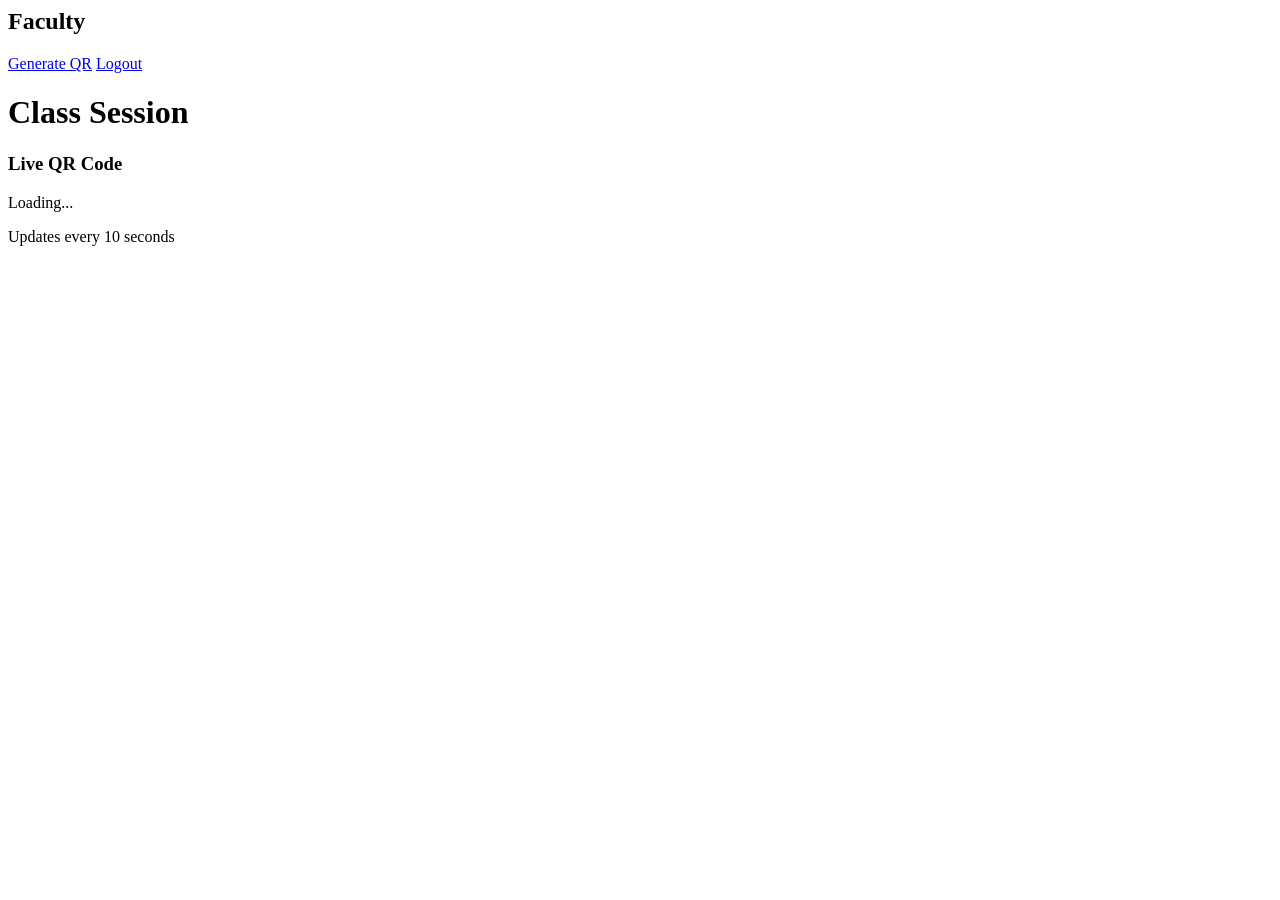
==== faculty-dashboard.html @ 6c403ca6 "Add files via upload" ====
<head>
    <link href="https://fonts.googleapis.com/css2?family=Inter:wght@300;400;600&display=swap" rel="stylesheet">
</head>

<body onload="generateQR()">

    <div class="layout">

        <div class="sidebar">
            <h2>Faculty</h2>
            <a href="#">Generate QR</a>
            <a href="index.html">Logout</a>
        </div>

        <div class="main">

            <div class="header">
                <h1>Class Session</h1>
            </div>

            <div class="card">
                <h3>Live QR Code</h3>
                <div id="qr" class="qr-box">Loading...</div>
                <p>Updates every 10 seconds</p>
            </div>

        </div>
    </div>

</body>
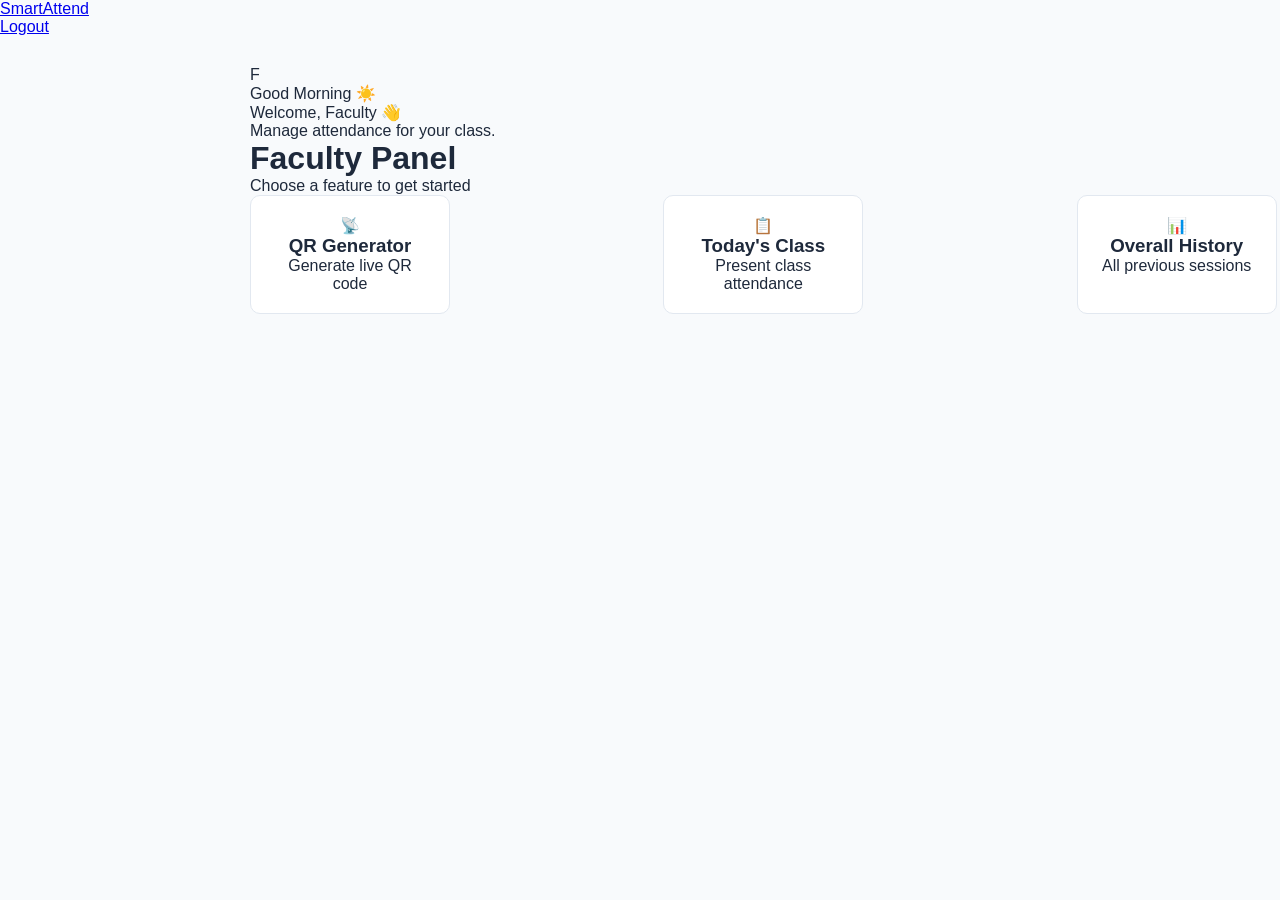
==== commit 5581d30c: "Add files via upload" ====
--- a/faculty-dashboard.html
+++ b/faculty-dashboard.html
@@ -1,30 +1,467 @@
-<head>
-    <link href="https://fonts.googleapis.com/css2?family=Inter:wght@300;400;600&display=swap" rel="stylesheet">
-</head>
-
-<body onload="generateQR()">
-
-    <div class="layout">
-
-        <div class="sidebar">
-            <h2>Faculty</h2>
-            <a href="#">Generate QR</a>
-            <a href="index.html">Logout</a>
-        </div>
-
-        <div class="main">
-
-            <div class="header">
-                <h1>Class Session</h1>
-            </div>
-
-            <div class="card">
-                <h3>Live QR Code</h3>
-                <div id="qr" class="qr-box">Loading...</div>
-                <p>Updates every 10 seconds</p>
-            </div>
-
-        </div>
-    </div>
-
-</body>+<!DOCTYPE html>
+<html lang="en">
+<head>
+    <meta charset="UTF-8">
+    <meta name="viewport" content="width=device-width, initial-scale=1.0">
+    <title>Faculty Panel – SmartAttend</title>
+    <link rel="stylesheet" href="css/style.css">
+    <script src="js/app.js" defer></script>
+
+    <style>
+        /* ── Feature panels (hidden by default) ── */
+        .feature-panel {
+            display: none;
+            margin-top: 24px;
+            animation: fadeUp 0.35s ease both;
+        }
+
+        .feature-panel.active { display: block; }
+
+        /* ── QR display inside panel ── */
+        .qr-code-box {
+            font-size: 1.8rem;
+            font-weight: 800;
+            letter-spacing: 4px;
+            color: #0f172a;
+            background: #f4f6fb;
+            border: 2px dashed #c7d2fe;
+            border-radius: 12px;
+            padding: 28px 20px;
+            text-align: center;
+            margin: 18px 0;
+            word-break: break-all;
+        }
+
+        /* ── QR timer bar ── */
+        .qr-timer-wrap {
+            width: 100%;
+            height: 6px;
+            background: #e2e8f0;
+            border-radius: 99px;
+            overflow: hidden;
+            margin-bottom: 8px;
+        }
+
+        @keyframes countdown {
+            from { width: 100%; }
+            to   { width: 0%; }
+        }
+
+        .qr-timer-bar {
+            height: 100%;
+            background: linear-gradient(90deg, #4f46e5, #db2777);
+            border-radius: 99px;
+            width: 100%;
+            animation: countdown 10s linear forwards;
+        }
+
+        .qr-timer-label {
+            font-size: 0.75rem;
+            color: #94a3b8;
+            margin-bottom: 16px;
+        }
+
+        /* ── "Generate QR" action button ── */
+        .action-btn {
+            display: inline-flex;
+            align-items: center;
+            gap: 8px;
+            padding: 10px 20px;
+            border-radius: 9px;
+            font-size: 0.875rem;
+            font-weight: 600;
+            cursor: pointer;
+            border: none;
+            font-family: 'Inter', sans-serif;
+            transition: transform 0.18s, box-shadow 0.18s;
+            background: #4f46e5;
+            color: white;
+            box-shadow: 0 2px 10px rgba(79,70,229,0.25);
+            width: auto;
+            animation: none;
+        }
+
+        .action-btn:hover {
+            transform: translateY(-2px);
+            box-shadow: 0 6px 16px rgba(79,70,229,0.35);
+        }
+
+        /* ── Section tab switcher ── */
+        .tabs {
+            display: flex;
+            gap: 8px;
+            margin-bottom: 24px;
+            flex-wrap: wrap;
+        }
+
+        .tab-btn {
+            padding: 9px 18px;
+            border-radius: 9px;
+            border: 1.5px solid #e2e8f0;
+            background: #fff;
+            font-size: 0.85rem;
+            font-weight: 600;
+            color: #64748b;
+            cursor: pointer;
+            font-family: 'Inter', sans-serif;
+            transition: all 0.18s;
+            animation: none;
+            width: auto;
+            box-shadow: none;
+        }
+
+        .tab-btn:hover {
+            border-color: #4f46e5;
+            color: #4f46e5;
+            transform: none;
+        }
+
+        .tab-btn.active {
+            background: #4f46e5;
+            border-color: #4f46e5;
+            color: #fff;
+            box-shadow: 0 2px 10px rgba(79,70,229,0.3);
+        }
+
+        /* ── Stat chips on attendance panels ── */
+        .stat-row {
+            display: flex;
+            gap: 12px;
+            flex-wrap: wrap;
+            margin-bottom: 20px;
+        }
+
+        .stat-chip {
+            flex: 1;
+            min-width: 100px;
+            background: #f8fafc;
+            border: 1px solid #e2e8f0;
+            border-radius: 12px;
+            padding: 16px;
+            text-align: center;
+        }
+
+        .stat-chip .stat-num {
+            font-size: 2rem;
+            font-weight: 700;
+            color: #0f172a;
+            line-height: 1;
+        }
+
+        .stat-chip .stat-label {
+            font-size: 0.72rem;
+            color: #94a3b8;
+            margin-top: 4px;
+            text-transform: uppercase;
+            letter-spacing: 0.5px;
+        }
+
+        /* ── Session group headers in overall history ── */
+        .session-header {
+            background: #f1f5f9;
+            font-size: 0.78rem;
+            font-weight: 700;
+            color: #475569;
+            text-transform: uppercase;
+            letter-spacing: 0.5px;
+        }
+
+        .session-header td {
+            padding: 8px 16px;
+            border-bottom: 1px solid #e2e8f0;
+        }
+    </style>
+</head>
+
+<body>
+
+    <nav class="navbar">
+        <a class="navbar-brand" href="index.html">
+            <span class="dot"></span> SmartAttend
+        </a>
+        <div class="navbar-actions">
+            <a class="navbar-link danger" href="index.html" onclick="logout()">Logout</a>
+        </div>
+    </nav>
+
+    <div class="main">
+
+        <!-- Welcome Banner -->
+        <div class="welcome">
+            <div class="welcome-avatar" id="avatarInitial">F</div>
+            <div class="welcome-body">
+                <div class="greeting" id="greetingText">Good Morning ☀️</div>
+                <div class="name">Welcome, <span id="facultyName">Faculty</span> 👋</div>
+                <div class="sub">Manage attendance for your class.</div>
+            </div>
+        </div>
+
+        <!-- Section header -->
+        <div class="section-header">
+            <h1>Faculty Panel</h1>
+            <p>Choose a feature to get started</p>
+        </div>
+
+        <!-- Feature Cards (clickable) -->
+        <div class="grid" style="margin-bottom: 32px;">
+
+            <div class="card green" onclick="showFeature('qr')" id="card-qr" style="text-align:center; width:200px;">
+                <span class="card-icon">📡</span>
+                <h3>QR Generator</h3>
+                <p>Generate live QR code</p>
+            </div>
+
+            <div class="card blue" onclick="showFeature('present')" id="card-present" style="text-align:center; width:200px;">
+                <span class="card-icon">📋</span>
+                <h3>Today's Class</h3>
+                <p>Present class attendance</p>
+            </div>
+
+            <div class="card purple" onclick="showFeature('overall')" id="card-overall" style="text-align:center; width:200px;">
+                <span class="card-icon">📊</span>
+                <h3>Overall History</h3>
+                <p>All previous sessions</p>
+            </div>
+
+        </div>
+
+        <!-- ══════════════════════════════════════════
+             FEATURE 1 — QR Code Generator
+             ══════════════════════════════════════════ -->
+        <div class="feature-panel panel" id="panel-qr">
+            <div style="display:flex; align-items:center; justify-content:space-between; flex-wrap:wrap; gap:12px; margin-bottom:4px;">
+                <div>
+                    <h2>📡 Live QR Code</h2>
+                    <p style="margin-top:2px;">Click <strong>Generate</strong> to start a new session. The code refreshes every 10 s.</p>
+                </div>
+                <button class="action-btn" onclick="startQRSession()">▶ Generate QR</button>
+            </div>
+
+            <!-- Timer bar -->
+            <div id="qr-timer-wrap" class="qr-timer-wrap" style="display:none;">
+                <div class="qr-timer-bar" id="qr-timer-bar"></div>
+            </div>
+            <div class="qr-timer-label" id="qr-timer-label"></div>
+
+            <!-- QR display -->
+            <div class="qr-code-box" id="qr-display">— Press Generate —</div>
+
+            <p class="text-muted" id="qr-session-time"></p>
+        </div>
+
+        <!-- ══════════════════════════════════════════
+             FEATURE 2 — Present Class Attendance
+             ══════════════════════════════════════════ -->
+        <div class="feature-panel panel" id="panel-present">
+            <h2>📋 Today's Attendance</h2>
+            <p style="margin-top:2px; margin-bottom:20px;">Students who marked attendance in the current session.</p>
+
+            <!-- Stats -->
+            <div class="stat-row">
+                <div class="stat-chip">
+                    <div class="stat-num" id="stat-present">0</div>
+                    <div class="stat-label">Present</div>
+                </div>
+                <div class="stat-chip">
+                    <div class="stat-num" id="stat-date">—</div>
+                    <div class="stat-label">Date</div>
+                </div>
+            </div>
+
+            <div class="table-wrap">
+                <table>
+                    <thead>
+                        <tr>
+                            <th>#</th>
+                            <th>Student Name</th>
+                            <th>Status</th>
+                            <th>Time</th>
+                        </tr>
+                    </thead>
+                    <tbody id="present-table"></tbody>
+                </table>
+            </div>
+        </div>
+
+        <!-- ══════════════════════════════════════════
+             FEATURE 3 — Overall Attendance History
+             ══════════════════════════════════════════ -->
+        <div class="feature-panel panel" id="panel-overall">
+            <h2>📊 Overall Attendance History</h2>
+            <p style="margin-top:2px; margin-bottom:20px;">Attendance records across all sessions.</p>
+
+            <!-- Summary stats -->
+            <div class="stat-row">
+                <div class="stat-chip">
+                    <div class="stat-num" id="ov-sessions">0</div>
+                    <div class="stat-label">Sessions</div>
+                </div>
+                <div class="stat-chip">
+                    <div class="stat-num" id="ov-total">0</div>
+                    <div class="stat-label">Total Entries</div>
+                </div>
+            </div>
+
+            <div class="table-wrap">
+                <table>
+                    <thead>
+                        <tr>
+                            <th>Date</th>
+                            <th>Student Name</th>
+                            <th>Status</th>
+                        </tr>
+                    </thead>
+                    <tbody id="overall-table"></tbody>
+                </table>
+            </div>
+        </div>
+
+    </div><!-- .main -->
+
+    <script>
+        /* ── Init ── */
+        function logout() { localStorage.clear(); }
+
+        const name = localStorage.getItem("user") || "Faculty";
+        document.getElementById("facultyName").textContent   = name;
+        document.getElementById("avatarInitial").textContent = name.charAt(0).toUpperCase();
+
+        const h = new Date().getHours();
+        document.getElementById("greetingText").textContent =
+            h < 12 ? "Good Morning ☀️" :
+            h < 17 ? "Good Afternoon 🌤️" : "Good Evening 🌙";
+
+        /* ── Tab switching ── */
+        let activePanel = null;
+
+        function showFeature(id) {
+            // Hide all panels
+            document.querySelectorAll(".feature-panel").forEach(p => p.classList.remove("active"));
+            // Remove card highlight
+            document.querySelectorAll(".grid .card").forEach(c => c.style.opacity = "1");
+
+            if (activePanel === id) {
+                // Toggle off
+                activePanel = null;
+                return;
+            }
+
+            activePanel = id;
+            document.getElementById("panel-" + id).classList.add("active");
+            document.getElementById("card-" + id).style.opacity = "0.85";
+
+            // Load data for the opened panel
+            if (id === "present")  loadPresentAttendance();
+            if (id === "overall")  loadOverallHistory();
+        }
+
+        /* ══════════════════════════════════════
+           FEATURE 1 — QR Generator
+           ══════════════════════════════════════ */
+        let qrInterval = null;
+        let timerAnimation = null;
+
+        function startQRSession() {
+            // Clear any existing interval
+            if (qrInterval) clearInterval(qrInterval);
+
+            generateAndShow();
+            qrInterval = setInterval(generateAndShow, 10000);
+        }
+
+        function generateAndShow() {
+            const code = "CLASS-" + Math.floor(Math.random() * 90000 + 10000);
+            document.getElementById("qr-display").textContent = code;
+            localStorage.setItem("activeQR",  code);
+            localStorage.setItem("qrTime",    Date.now());
+            localStorage.setItem("activeSession", new Date().toLocaleDateString());
+
+            // Show session time
+            document.getElementById("qr-session-time").textContent =
+                "Generated at " + new Date().toLocaleTimeString() + " · refreshes every 10 s";
+
+            // Restart timer bar animation
+            const wrap = document.getElementById("qr-timer-wrap");
+            const bar  = document.getElementById("qr-timer-bar");
+            wrap.style.display = "block";
+            document.getElementById("qr-timer-label").textContent = "Next refresh in 10 seconds";
+
+            // Re-trigger animation
+            bar.style.animation = "none";
+            bar.offsetWidth;  // reflow
+            bar.style.animation = "countdown 10s linear forwards";
+        }
+
+        /* ══════════════════════════════════════
+           FEATURE 2 — Present Class Attendance
+           ══════════════════════════════════════ */
+        function loadPresentAttendance() {
+            const today   = new Date().toLocaleDateString();
+            const records = JSON.parse(localStorage.getItem("attendance") || "[]");
+            const todayRecords = records.filter(r => r.date === today);
+
+            const tbody = document.getElementById("present-table");
+            tbody.innerHTML = "";
+
+            document.getElementById("stat-present").textContent = todayRecords.length;
+            document.getElementById("stat-date").textContent    = today;
+
+            if (todayRecords.length === 0) {
+                tbody.innerHTML = `<tr><td colspan="4" class="no-records">No students marked present today.</td></tr>`;
+                return;
+            }
+
+            todayRecords.forEach((r, i) => {
+                tbody.innerHTML += `<tr>
+                    <td>${i + 1}</td>
+                    <td>${r.name || localStorage.getItem("user") || "Student"}</td>
+                    <td><span class="badge badge-green">${r.status}</span></td>
+                    <td>${r.time || "—"}</td>
+                </tr>`;
+            });
+        }
+
+        /* ══════════════════════════════════════
+           FEATURE 3 — Overall History
+           ══════════════════════════════════════ */
+        function loadOverallHistory() {
+            const records = JSON.parse(localStorage.getItem("attendance") || "[]");
+            const tbody   = document.getElementById("overall-table");
+            tbody.innerHTML = "";
+
+            // Group by date
+            const grouped = {};
+            records.forEach(r => {
+                if (!grouped[r.date]) grouped[r.date] = [];
+                grouped[r.date].push(r);
+            });
+
+            const dates = Object.keys(grouped).sort((a, b) => new Date(b) - new Date(a));
+
+            document.getElementById("ov-sessions").textContent = dates.length;
+            document.getElementById("ov-total").textContent    = records.length;
+
+            if (dates.length === 0) {
+                tbody.innerHTML = `<tr><td colspan="3" class="no-records">No sessions recorded yet.</td></tr>`;
+                return;
+            }
+
+            dates.forEach(date => {
+                // Session header row
+                tbody.innerHTML += `<tr class="session-header">
+                    <td colspan="3">📅 ${date} &nbsp;·&nbsp; ${grouped[date].length} student(s)</td>
+                </tr>`;
+
+                grouped[date].forEach((r, i) => {
+                    tbody.innerHTML += `<tr>
+                        <td>${date}</td>
+                        <td>${r.name || localStorage.getItem("user") || "Student"}</td>
+                        <td><span class="badge badge-green">${r.status}</span></td>
+                    </tr>`;
+                });
+            });
+        }
+    </script>
+
+</body>
+</html>
--- a/css/style.css
+++ b/css/style.css
@@ -0,0 +1,124 @@
+/* RESET */
+* {
+    margin: 0;
+    padding: 0;
+    box-sizing: border-box;
+    font-family: 'Inter', sans-serif;
+}
+
+/* BODY */
+body {
+    background: #f8fafc;
+    color: #1e293b;
+}
+
+/* LAYOUT */
+.layout {
+    display: flex;
+}
+
+/* SIDEBAR */
+.sidebar {
+    width: 220px;
+    height: 100vh;
+    background: white;
+    border-right: 1px solid #e2e8f0;
+    padding: 20px;
+    position: fixed;
+}
+
+.sidebar h2 {
+    font-size: 18px;
+    margin-bottom: 20px;
+}
+
+.sidebar a {
+    display: block;
+    padding: 10px;
+    margin: 5px 0;
+    text-decoration: none;
+    color: #334155;
+    border-radius: 6px;
+}
+
+.sidebar a:hover {
+    background: #f1f5f9;
+}
+
+/* MAIN */
+.main {
+    margin-left: 220px;
+    padding: 30px;
+    width: 100%;
+}
+
+/* HEADER */
+.header {
+    display: flex;
+    justify-content: space-between;
+    align-items: center;
+    margin-bottom: 20px;
+}
+
+/* CARD */
+.card {
+    background: white;
+    padding: 20px;
+    border-radius: 10px;
+    border: 1px solid #e2e8f0;
+    margin-bottom: 20px;
+}
+
+/* GRID */
+.grid {
+    display: grid;
+    grid-template-columns: repeat(auto-fit, minmax(200px, 1fr));
+    gap: 20px;
+}
+
+/* BUTTON */
+button {
+    padding: 8px 16px;
+    border: 1px solid #2563eb;
+    background: #2563eb;
+    color: white;
+    border-radius: 6px;
+    cursor: pointer;
+}
+
+button:hover {
+    background: #1d4ed8;
+}
+
+/* INPUT */
+input,
+select {
+    padding: 10px;
+    border: 1px solid #cbd5f5;
+    border-radius: 6px;
+    width: 250px;
+}
+
+/* TABLE */
+table {
+    width: 100%;
+    border-collapse: collapse;
+    margin-top: 20px;
+}
+
+th,
+td {
+    padding: 10px;
+    border-bottom: 1px solid #e2e8f0;
+    text-align: left;
+}
+
+/* QR BOX */
+.qr-box {
+    font-size: 20px;
+    font-weight: bold;
+    letter-spacing: 2px;
+    padding: 20px;
+    border: 1px dashed #94a3b8;
+    text-align: center;
+}
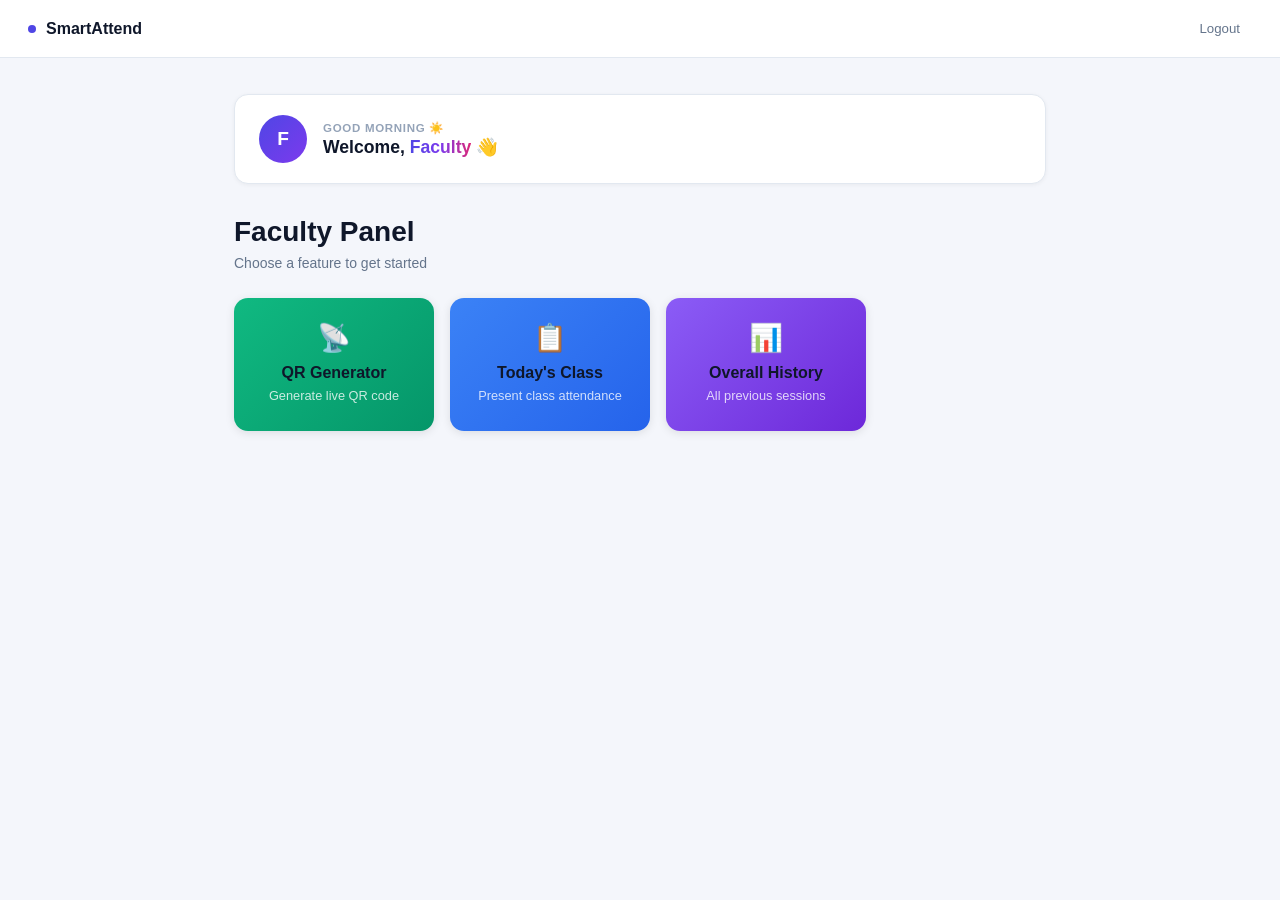
==== commit e92e1e67: "Add files via upload" ====
--- a/faculty-dashboard.html
+++ b/faculty-dashboard.html
@@ -1,5 +1,6 @@
 <!DOCTYPE html>
 <html lang="en">
+
 <head>
     <meta charset="UTF-8">
     <meta name="viewport" content="width=device-width, initial-scale=1.0">
@@ -15,7 +16,9 @@
             animation: fadeUp 0.35s ease both;
         }
 
-        .feature-panel.active { display: block; }
+        .feature-panel.active {
+            display: block;
+        }
 
         /* ── QR display inside panel ── */
         .qr-code-box {
@@ -43,8 +46,13 @@
         }
 
         @keyframes countdown {
-            from { width: 100%; }
-            to   { width: 0%; }
+            from {
+                width: 100%;
+            }
+
+            to {
+                width: 0%;
+            }
         }
 
         .qr-timer-bar {
@@ -76,14 +84,14 @@
             transition: transform 0.18s, box-shadow 0.18s;
             background: #4f46e5;
             color: white;
-            box-shadow: 0 2px 10px rgba(79,70,229,0.25);
+            box-shadow: 0 2px 10px rgba(79, 70, 229, 0.25);
             width: auto;
             animation: none;
         }
 
         .action-btn:hover {
             transform: translateY(-2px);
-            box-shadow: 0 6px 16px rgba(79,70,229,0.35);
+            box-shadow: 0 6px 16px rgba(79, 70, 229, 0.35);
         }
 
         /* ── Section tab switcher ── */
@@ -120,7 +128,7 @@
             background: #4f46e5;
             border-color: #4f46e5;
             color: #fff;
-            box-shadow: 0 2px 10px rgba(79,70,229,0.3);
+            box-shadow: 0 2px 10px rgba(79, 70, 229, 0.3);
         }
 
         /* ── Stat chips on attendance panels ── */
@@ -192,7 +200,6 @@
             <div class="welcome-body">
                 <div class="greeting" id="greetingText">Good Morning ☀️</div>
                 <div class="name">Welcome, <span id="facultyName">Faculty</span> 👋</div>
-                <div class="sub">Manage attendance for your class.</div>
             </div>
         </div>
 
@@ -211,13 +218,15 @@
                 <p>Generate live QR code</p>
             </div>
 
-            <div class="card blue" onclick="showFeature('present')" id="card-present" style="text-align:center; width:200px;">
+            <div class="card blue" onclick="showFeature('present')" id="card-present"
+                style="text-align:center; width:200px;">
                 <span class="card-icon">📋</span>
                 <h3>Today's Class</h3>
                 <p>Present class attendance</p>
             </div>
 
-            <div class="card purple" onclick="showFeature('overall')" id="card-overall" style="text-align:center; width:200px;">
+            <div class="card purple" onclick="showFeature('overall')" id="card-overall"
+                style="text-align:center; width:200px;">
                 <span class="card-icon">📊</span>
                 <h3>Overall History</h3>
                 <p>All previous sessions</p>
@@ -229,10 +238,12 @@
              FEATURE 1 — QR Code Generator
              ══════════════════════════════════════════ -->
         <div class="feature-panel panel" id="panel-qr">
-            <div style="display:flex; align-items:center; justify-content:space-between; flex-wrap:wrap; gap:12px; margin-bottom:4px;">
+            <div
+                style="display:flex; align-items:center; justify-content:space-between; flex-wrap:wrap; gap:12px; margin-bottom:4px;">
                 <div>
                     <h2>📡 Live QR Code</h2>
-                    <p style="margin-top:2px;">Click <strong>Generate</strong> to start a new session. The code refreshes every 10 s.</p>
+                    <p style="margin-top:2px;">Click <strong>Generate</strong> to start a new session. The code
+                        refreshes every 10 s.</p>
                 </div>
                 <button class="action-btn" onclick="startQRSession()">▶ Generate QR</button>
             </div>
@@ -323,13 +334,13 @@
         function logout() { localStorage.clear(); }
 
         const name = localStorage.getItem("user") || "Faculty";
-        document.getElementById("facultyName").textContent   = name;
+        document.getElementById("facultyName").textContent = name;
         document.getElementById("avatarInitial").textContent = name.charAt(0).toUpperCase();
 
         const h = new Date().getHours();
         document.getElementById("greetingText").textContent =
             h < 12 ? "Good Morning ☀️" :
-            h < 17 ? "Good Afternoon 🌤️" : "Good Evening 🌙";
+                h < 17 ? "Good Afternoon 🌤️" : "Good Evening 🌙";
 
         /* ── Tab switching ── */
         let activePanel = null;
@@ -351,8 +362,8 @@
             document.getElementById("card-" + id).style.opacity = "0.85";
 
             // Load data for the opened panel
-            if (id === "present")  loadPresentAttendance();
-            if (id === "overall")  loadOverallHistory();
+            if (id === "present") loadPresentAttendance();
+            if (id === "overall") loadOverallHistory();
         }
 
         /* ══════════════════════════════════════
@@ -372,8 +383,8 @@
         function generateAndShow() {
             const code = "CLASS-" + Math.floor(Math.random() * 90000 + 10000);
             document.getElementById("qr-display").textContent = code;
-            localStorage.setItem("activeQR",  code);
-            localStorage.setItem("qrTime",    Date.now());
+            localStorage.setItem("activeQR", code);
+            localStorage.setItem("qrTime", Date.now());
             localStorage.setItem("activeSession", new Date().toLocaleDateString());
 
             // Show session time
@@ -382,7 +393,7 @@
 
             // Restart timer bar animation
             const wrap = document.getElementById("qr-timer-wrap");
-            const bar  = document.getElementById("qr-timer-bar");
+            const bar = document.getElementById("qr-timer-bar");
             wrap.style.display = "block";
             document.getElementById("qr-timer-label").textContent = "Next refresh in 10 seconds";
 
@@ -396,7 +407,7 @@
            FEATURE 2 — Present Class Attendance
            ══════════════════════════════════════ */
         function loadPresentAttendance() {
-            const today   = new Date().toLocaleDateString();
+            const today = new Date().toLocaleDateString();
             const records = JSON.parse(localStorage.getItem("attendance") || "[]");
             const todayRecords = records.filter(r => r.date === today);
 
@@ -404,7 +415,7 @@
             tbody.innerHTML = "";
 
             document.getElementById("stat-present").textContent = todayRecords.length;
-            document.getElementById("stat-date").textContent    = today;
+            document.getElementById("stat-date").textContent = today;
 
             if (todayRecords.length === 0) {
                 tbody.innerHTML = `<tr><td colspan="4" class="no-records">No students marked present today.</td></tr>`;
@@ -426,7 +437,7 @@
            ══════════════════════════════════════ */
         function loadOverallHistory() {
             const records = JSON.parse(localStorage.getItem("attendance") || "[]");
-            const tbody   = document.getElementById("overall-table");
+            const tbody = document.getElementById("overall-table");
             tbody.innerHTML = "";
 
             // Group by date
@@ -439,7 +450,7 @@
             const dates = Object.keys(grouped).sort((a, b) => new Date(b) - new Date(a));
 
             document.getElementById("ov-sessions").textContent = dates.length;
-            document.getElementById("ov-total").textContent    = records.length;
+            document.getElementById("ov-total").textContent = records.length;
 
             if (dates.length === 0) {
                 tbody.innerHTML = `<tr><td colspan="3" class="no-records">No sessions recorded yet.</td></tr>`;
@@ -464,4 +475,5 @@
     </script>
 
 </body>
+
 </html>
--- a/css/style.css
+++ b/css/style.css
@@ -1,124 +1,547 @@
-/* RESET */
-* {
+/* ================================================
+   Smart Attendance — Design System
+   Font  : Inter (Google Fonts)
+   Accent: #4f46e5 (indigo)
+   BG    : #f4f6fb (cool off-white)
+   ================================================ */
+
+@import url('https://fonts.googleapis.com/css2?family=Inter:wght@400;500;600;700&display=swap');
+
+/* ── Reset ── */
+*, *::before, *::after {
     margin: 0;
     padding: 0;
     box-sizing: border-box;
+}
+
+/* ── Base ── */
+html {
+    font-size: 16px;
+    -webkit-font-smoothing: antialiased;
+}
+
+body {
     font-family: 'Inter', sans-serif;
-}
-
-/* BODY */
-body {
-    background: #f8fafc;
+    background: #f4f6fb;
     color: #1e293b;
-}
-
-/* LAYOUT */
-.layout {
-    display: flex;
-}
-
-/* SIDEBAR */
-.sidebar {
-    width: 220px;
-    height: 100vh;
-    background: white;
-    border-right: 1px solid #e2e8f0;
-    padding: 20px;
-    position: fixed;
-}
-
-.sidebar h2 {
-    font-size: 18px;
-    margin-bottom: 20px;
-}
-
-.sidebar a {
-    display: block;
-    padding: 10px;
-    margin: 5px 0;
+    min-height: 100vh;
+}
+
+h1 { font-size: 1.75rem; font-weight: 700; color: #0f172a; }
+h2 { font-size: 1.35rem; font-weight: 700; color: #0f172a; }
+h3 { font-size: 1.05rem; font-weight: 600; color: #0f172a; }
+p  { font-size: 0.875rem; color: #64748b; line-height: 1.6; }
+
+/* ── Animations ── */
+@keyframes fadeUp {
+    from { opacity: 0; transform: translateY(18px); }
+    to   { opacity: 1; transform: translateY(0); }
+}
+@keyframes shimmer {
+    0%   { background-position: -200% center; }
+    100% { background-position:  200% center; }
+}
+@keyframes waterFlow {
+    0%   { background-position: 0% 50%; }
+    50%  { background-position: 100% 50%; }
+    100% { background-position: 0% 50%; }
+}
+@keyframes pulse-ring {
+    0%, 100% { box-shadow: 0 0 0 0   rgba(79,70,229,0.35); }
+    50%       { box-shadow: 0 0 0 8px rgba(79,70,229,0); }
+}
+
+/* ================================================
+   LAYOUT
+   ================================================ */
+
+/* Full-screen centred page (login / landing) */
+.page-center {
+    display: flex;
+    flex-direction: column;
+    align-items: center;
+    justify-content: center;
+    min-height: 100vh;
+    padding: 24px;
+}
+
+/* Sticky top nav bar */
+.navbar {
+    display: flex;
+    align-items: center;
+    justify-content: space-between;
+    padding: 0 28px;
+    height: 58px;
+    background: #ffffff;
+    border-bottom: 1px solid #e2e8f0;
+    position: sticky;
+    top: 0;
+    z-index: 200;
+}
+
+.navbar-brand {
+    display: flex;
+    align-items: center;
+    gap: 10px;
+    font-size: 1rem;
+    font-weight: 700;
+    color: #0f172a;
     text-decoration: none;
-    color: #334155;
+}
+
+.navbar-brand .dot {
+    width: 8px;
+    height: 8px;
+    border-radius: 50%;
+    background: #4f46e5;
+    display: inline-block;
+}
+
+.navbar-actions {
+    display: flex;
+    align-items: center;
+    gap: 12px;
+}
+
+.navbar-link {
+    font-size: 0.83rem;
+    font-weight: 500;
+    color: #64748b;
+    text-decoration: none;
+    padding: 6px 12px;
     border-radius: 6px;
-}
-
-.sidebar a:hover {
+    transition: background 0.15s, color 0.15s;
+}
+
+.navbar-link:hover {
     background: #f1f5f9;
-}
-
-/* MAIN */
+    color: #1e293b;
+}
+
+.navbar-link.danger:hover {
+    background: #fef2f2;
+    color: #dc2626;
+}
+
+/* Main content wrapper */
 .main {
-    margin-left: 220px;
-    padding: 30px;
+    max-width: 860px;
+    margin: 0 auto;
+    padding: 36px 24px 64px;
+    animation: fadeUp 0.4s ease both;
+}
+
+/* Section header */
+.section-header {
+    margin-bottom: 24px;
+}
+
+.section-header h1,
+.section-header h2 {
+    margin-bottom: 4px;
+}
+
+/* ================================================
+   WELCOME BANNER
+   ================================================ */
+.welcome {
+    display: flex;
+    align-items: center;
+    gap: 16px;
+    background: #ffffff;
+    border: 1px solid #e2e8f0;
+    border-radius: 14px;
+    padding: 20px 24px;
+    margin-bottom: 32px;
+    box-shadow: 0 1px 4px rgba(0,0,0,0.05);
+}
+
+.welcome-avatar {
+    width: 48px;
+    height: 48px;
+    border-radius: 50%;
+    background: linear-gradient(135deg, #4f46e5, #7c3aed);
+    color: #fff;
+    font-size: 1.2rem;
+    font-weight: 700;
+    display: flex;
+    align-items: center;
+    justify-content: center;
+    flex-shrink: 0;
+    animation: pulse-ring 2.5s ease-in-out infinite;
+}
+
+.welcome-body .greeting {
+    font-size: 0.72rem;
+    font-weight: 600;
+    text-transform: uppercase;
+    letter-spacing: 0.7px;
+    color: #94a3b8;
+    margin-bottom: 2px;
+}
+
+.welcome-body .name {
+    font-size: 1.1rem;
+    font-weight: 700;
+    color: #0f172a;
+}
+
+.welcome-body .name span {
+    background: linear-gradient(90deg, #4f46e5, #7c3aed, #db2777, #7c3aed, #4f46e5);
+    background-size: 200% auto;
+    -webkit-background-clip: text;
+    -webkit-text-fill-color: transparent;
+    background-clip: text;
+    animation: shimmer 4s linear infinite;
+}
+
+.welcome-body .sub {
+    font-size: 0.78rem;
+    color: #94a3b8;
+    margin-top: 1px;
+}
+
+/* ================================================
+   CARDS
+   ================================================ */
+.grid {
+    display: flex;
+    gap: 16px;
+    flex-wrap: wrap;
+}
+
+.card {
+    position: relative;
+    overflow: hidden;
+    isolation: isolate;
+    border-radius: 14px;
+    padding: 24px 22px;
+    color: #fff;
+    cursor: pointer;
+    width: 190px;
+    transition: transform 0.22s ease, box-shadow 0.22s ease;
+    box-shadow: 0 2px 10px rgba(0,0,0,0.10);
+}
+
+.card::before {
+    content: '';
+    position: absolute;
+    inset: 0;
+    z-index: 0;
+    border-radius: inherit;
+    background: linear-gradient(90deg,
+        #ff0060, #ff8800, #ffe000,
+        #00d4ff, #0090ff, #7b2ff7,
+        #ff0060);
+    background-size: 300% 300%;
+    opacity: 0;
+    transition: opacity 0.35s ease;
+}
+
+.card:hover::before {
+    opacity: 0.65;
+    animation: waterFlow 2s linear infinite;
+}
+
+.card > * { position: relative; z-index: 1; }
+
+.card:hover {
+    transform: translateY(-5px);
+    box-shadow: 0 12px 28px rgba(0,0,0,0.16);
+}
+
+.card h3 { font-size: 1rem; font-weight: 700; margin-bottom: 4px; }
+.card p   { color: rgba(255,255,255,0.78); font-size: 0.8rem; }
+.card .card-icon { font-size: 1.7rem; margin-bottom: 10px; display: block; }
+
+/* Colour variants */
+.blue   { background: linear-gradient(135deg, #3b82f6, #2563eb); }
+.green  { background: linear-gradient(135deg, #10b981, #059669); }
+.purple { background: linear-gradient(135deg, #8b5cf6, #6d28d9); }
+.orange { background: linear-gradient(135deg, #f59e0b, #d97706); }
+.indigo { background: linear-gradient(135deg, #4f46e5, #4338ca); }
+
+/* ================================================
+   GLASS PANEL
+   ================================================ */
+.panel {
+    background: #ffffff;
+    border: 1px solid #e2e8f0;
+    border-radius: 14px;
+    padding: 28px;
+    box-shadow: 0 1px 6px rgba(0,0,0,0.05);
+}
+
+/* ================================================
+   FORM
+   ================================================ */
+.form-card {
+    background: #ffffff;
+    border: 1px solid #e2e8f0;
+    border-radius: 18px;
+    padding: 40px 36px;
     width: 100%;
-}
-
-/* HEADER */
-.header {
-    display: flex;
-    justify-content: space-between;
-    align-items: center;
-    margin-bottom: 20px;
-}
-
-/* CARD */
-.card {
-    background: white;
-    padding: 20px;
-    border-radius: 10px;
+    max-width: 380px;
+    box-shadow: 0 4px 24px rgba(0,0,0,0.07);
+    animation: fadeUp 0.45s ease both;
+}
+
+.form-card .form-title {
+    font-size: 1.5rem;
+    font-weight: 700;
+    color: #0f172a;
+    margin-bottom: 4px;
+}
+
+.form-card .form-subtitle {
+    font-size: 0.85rem;
+    color: #64748b;
+    margin-bottom: 28px;
+}
+
+.field {
+    display: flex;
+    flex-direction: column;
+    gap: 5px;
+    margin-bottom: 16px;
+}
+
+.field label {
+    font-size: 0.75rem;
+    font-weight: 600;
+    color: #475569;
+    text-transform: uppercase;
+    letter-spacing: 0.5px;
+}
+
+input, select {
+    padding: 11px 13px;
+    border: 1.5px solid #e2e8f0;
+    border-radius: 9px;
+    font-size: 0.9rem;
+    font-family: 'Inter', sans-serif;
+    background: #fafafa;
+    color: #1e293b;
+    outline: none;
+    width: 100%;
+    transition: border-color 0.2s, box-shadow 0.2s;
+    appearance: none;
+    -webkit-appearance: none;
+}
+
+input:focus, select:focus {
+    border-color: #4f46e5;
+    box-shadow: 0 0 0 3px rgba(79,70,229,0.12);
+    background: #fff;
+}
+
+input::placeholder { color: #94a3b8; }
+
+.select-wrap { position: relative; }
+.select-wrap::after {
+    content: '▾';
+    position: absolute;
+    right: 12px;
+    top: 50%;
+    transform: translateY(-50%);
+    color: #94a3b8;
+    pointer-events: none;
+    font-size: 0.9rem;
+}
+
+/* ================================================
+   BUTTON
+   ================================================ */
+.btn {
+    display: inline-flex;
+    align-items: center;
+    justify-content: center;
+    gap: 6px;
+    padding: 11px 22px;
+    border: none;
+    border-radius: 9px;
+    font-size: 0.9rem;
+    font-weight: 600;
+    font-family: 'Inter', sans-serif;
+    cursor: pointer;
+    color: #fff;
+    background: linear-gradient(90deg, #4f46e5, #7c3aed, #db2777, #7c3aed, #4f46e5);
+    background-size: 250% auto;
+    animation: shimmer 4s linear infinite;
+    box-shadow: 0 3px 12px rgba(79,70,229,0.3);
+    transition: transform 0.18s, box-shadow 0.18s;
+    text-decoration: none;
+    width: 100%;
+}
+
+.btn:hover {
+    transform: translateY(-2px);
+    box-shadow: 0 6px 20px rgba(79,70,229,0.4);
+}
+
+.btn:active { transform: translateY(0); }
+
+/* Legacy button (used by app.js onclick) */
+button {
+    display: inline-flex;
+    align-items: center;
+    justify-content: center;
+    padding: 11px 22px;
+    border: none;
+    border-radius: 9px;
+    font-size: 0.9rem;
+    font-weight: 600;
+    font-family: 'Inter', sans-serif;
+    cursor: pointer;
+    color: #fff;
+    background: linear-gradient(90deg, #4f46e5, #7c3aed, #db2777, #7c3aed, #4f46e5);
+    background-size: 250% auto;
+    animation: shimmer 4s linear infinite;
+    box-shadow: 0 3px 12px rgba(79,70,229,0.3);
+    transition: transform 0.18s, box-shadow 0.18s;
+    width: 100%;
+    margin-top: 4px;
+}
+
+button:hover  { transform: translateY(-2px); box-shadow: 0 6px 20px rgba(79,70,229,0.4); }
+button:active { transform: translateY(0); }
+
+/* ================================================
+   TABLE
+   ================================================ */
+.table-wrap {
+    overflow-x: auto;
+    border-radius: 12px;
     border: 1px solid #e2e8f0;
-    margin-bottom: 20px;
-}
-
-/* GRID */
-.grid {
-    display: grid;
-    grid-template-columns: repeat(auto-fit, minmax(200px, 1fr));
-    gap: 20px;
-}
-
-/* BUTTON */
-button {
-    padding: 8px 16px;
-    border: 1px solid #2563eb;
-    background: #2563eb;
-    color: white;
-    border-radius: 6px;
-    cursor: pointer;
-}
-
-button:hover {
-    background: #1d4ed8;
-}
-
-/* INPUT */
-input,
-select {
-    padding: 10px;
-    border: 1px solid #cbd5f5;
-    border-radius: 6px;
-    width: 250px;
-}
-
-/* TABLE */
+}
+
 table {
     width: 100%;
     border-collapse: collapse;
-    margin-top: 20px;
-}
-
-th,
+    font-size: 0.875rem;
+}
+
+thead tr { background: #f8fafc; }
+
+th {
+    padding: 13px 16px;
+    font-size: 0.72rem;
+    font-weight: 700;
+    text-transform: uppercase;
+    letter-spacing: 0.6px;
+    color: #64748b;
+    text-align: left;
+    border-bottom: 1px solid #e2e8f0;
+}
+
 td {
-    padding: 10px;
-    border-bottom: 1px solid #e2e8f0;
-    text-align: left;
-}
-
-/* QR BOX */
-.qr-box {
-    font-size: 20px;
-    font-weight: bold;
-    letter-spacing: 2px;
+    padding: 13px 16px;
+    border-bottom: 1px solid #f1f5f9;
+    color: #334155;
+}
+
+tr:last-child td { border-bottom: none; }
+tbody tr:hover td { background: #fafbff; }
+
+/* Status badge */
+.badge {
+    display: inline-block;
+    padding: 3px 10px;
+    border-radius: 99px;
+    font-size: 0.72rem;
+    font-weight: 600;
+}
+
+.badge-green { background: #dcfce7; color: #16a34a; }
+.badge-red   { background: #fee2e2; color: #dc2626; }
+
+.no-records {
+    text-align: center;
+    padding: 32px;
+    color: #94a3b8;
+    font-size: 0.875rem;
+}
+
+/* ================================================
+   QR BOX
+   ================================================ */
+.qr-display {
+    font-size: 1.6rem;
+    font-weight: 700;
+    letter-spacing: 3px;
+    color: #fff;
+    background: rgba(255,255,255,0.15);
+    border: 2px dashed rgba(255,255,255,0.45);
+    border-radius: 10px;
     padding: 20px;
-    border: 1px dashed #94a3b8;
     text-align: center;
-}
+    margin: 14px 0;
+    word-break: break-all;
+}
+
+/* ================================================
+   PERCENTAGE
+   ================================================ */
+.percent-value {
+    font-size: 4rem;
+    font-weight: 700;
+    color: #0f172a;
+    line-height: 1;
+    margin-bottom: 6px;
+}
+
+.percent-label {
+    font-size: 0.85rem;
+    color: #64748b;
+    margin-bottom: 18px;
+}
+
+.progress-wrap {
+    width: 100%;
+    height: 12px;
+    background: #e2e8f0;
+    border-radius: 99px;
+    overflow: hidden;
+}
+
+.progress-bar {
+    height: 100%;
+    width: 0%;
+    background: linear-gradient(90deg, #4f46e5, #db2777);
+    border-radius: 99px;
+    transition: width 1.1s cubic-bezier(0.4, 0, 0.2, 1);
+}
+
+/* ================================================
+   LANDING PAGE
+   ================================================ */
+.landing-logo {
+    font-size: 2rem;
+    font-weight: 800;
+    color: #0f172a;
+    margin-bottom: 6px;
+    letter-spacing: -0.5px;
+}
+
+.landing-logo span { color: #4f46e5; }
+
+.landing-sub {
+    font-size: 0.95rem;
+    color: #64748b;
+    margin-bottom: 40px;
+}
+
+.role-grid {
+    display: flex;
+    gap: 20px;
+    flex-wrap: wrap;
+    justify-content: center;
+}
+
+/* ================================================
+   UTILITY
+   ================================================ */
+.mt-8  { margin-top: 8px; }
+.mt-16 { margin-top: 16px; }
+.mt-24 { margin-top: 24px; }
+.text-muted { color: #94a3b8; font-size: 0.82rem; }
